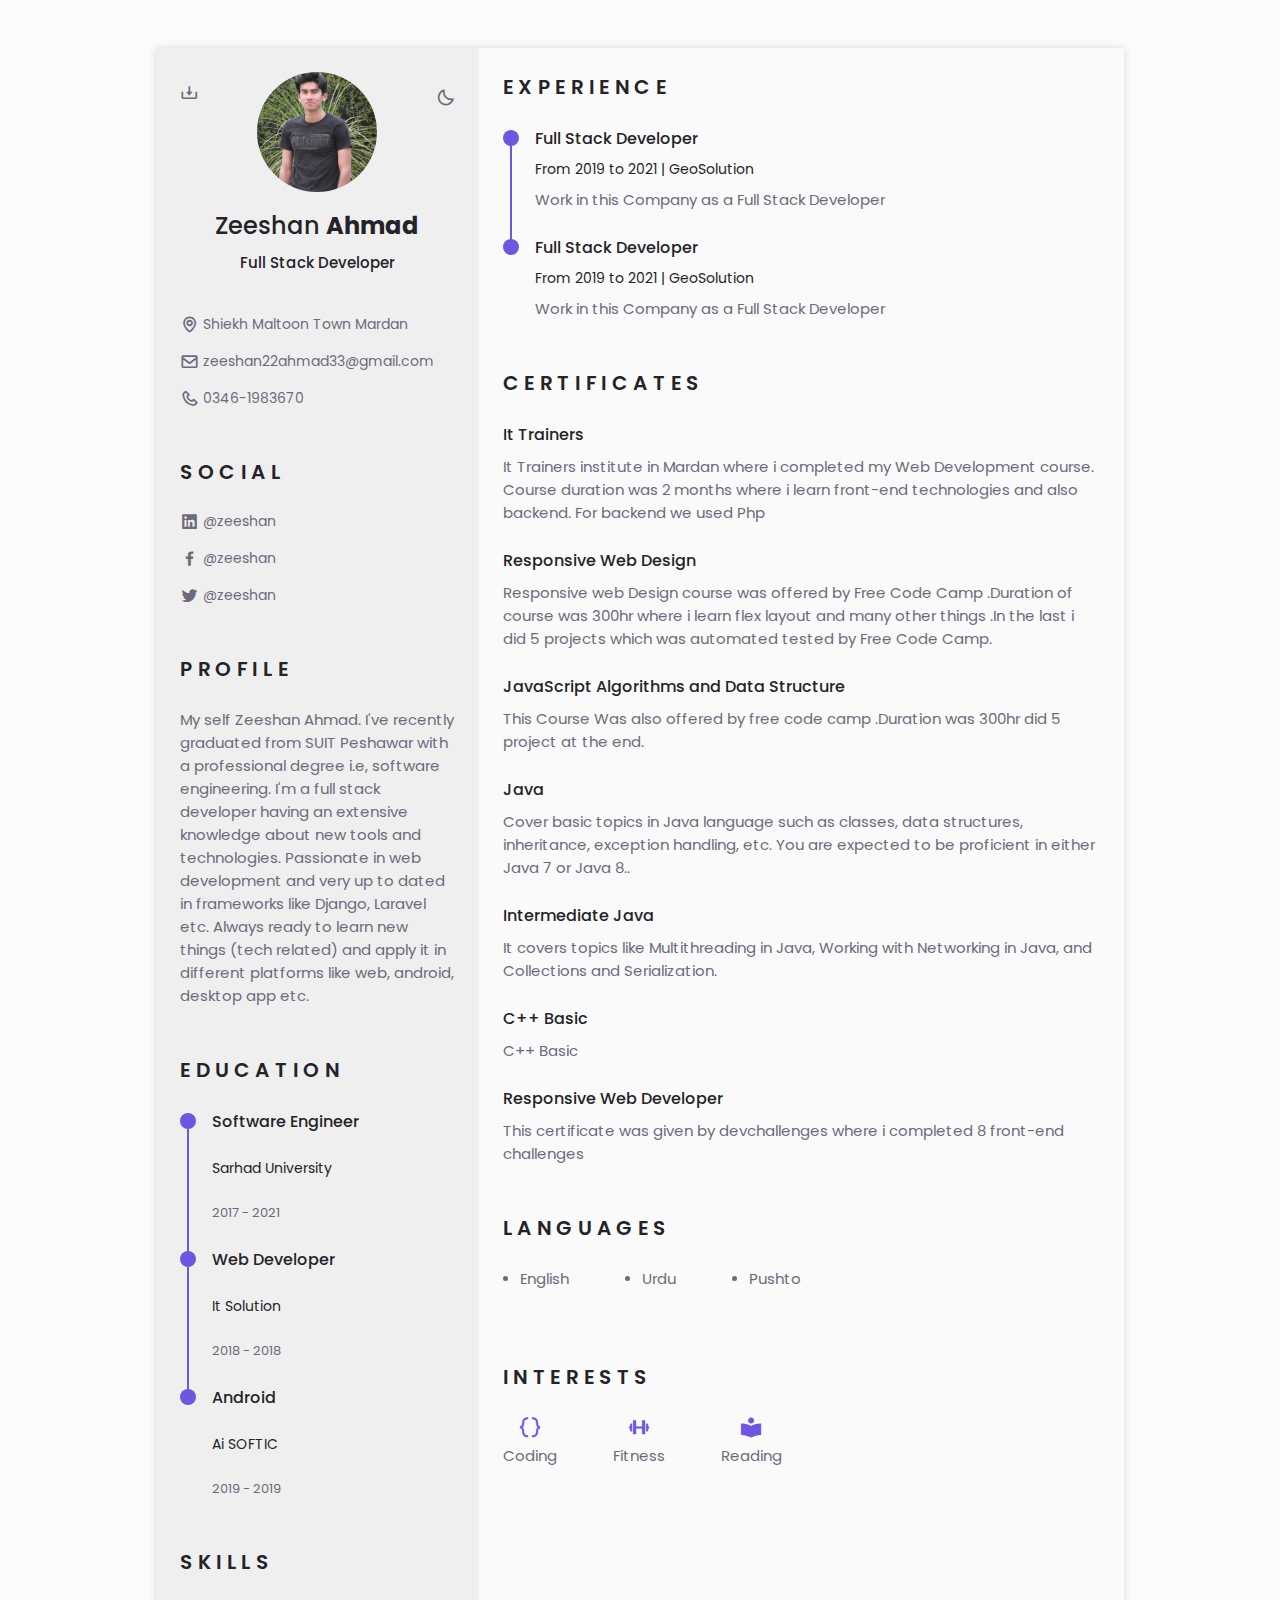
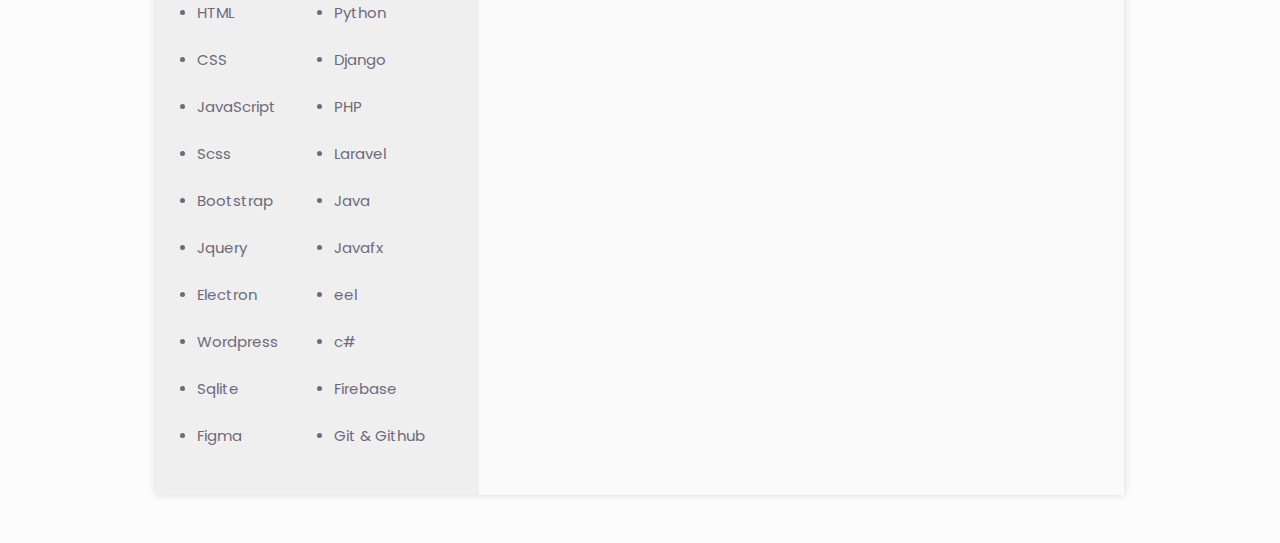
==== resume.html @ f2b52740 "first commit" ====
<!DOCTYPE html>
<html lang="en">
<head>
    <meta charset="UTF-8">
    <meta http-equiv="X-UA-Compatible" content="IE=edge">
    <meta name="viewport" content="width=device-width, initial-scale=1.0">
    <link rel="stylesheet"href="https://cdn.jsdelivr.net/npm/boxicons@latest/css/boxicons.min.css">
    <link rel="stylesheet" href="assets/css/resume-style.css">
    <title>Resume(ZeeshanAhmad)</title>
    
</head>
<body>
    <!--=====================HEADER=======================-->
    <header class="l-header" id="header">
        <nav class="nav bd-container">
            <a href="#" class="nav__logo">Zeeshan Ahmad</a>
            <div class="nav__menu" id="nav-menu">
                <ul class="nav__list">
                    <li class="nav__item">
                        <a href="#home" class="nav__link">
                            <i class='bx bx-home  nav__icon active-link'></i>Home
                        </a> 
                    </li>
                    <li class="nav__item">
                        <a href="#profile" class="nav__link">
                            <i class='bx bx-user'></i>Profile
                        </a> 
                    </li>
                    <li class="nav__item">
                        <a href="#education" class="nav__link">
                            <i class='bx bx-book nav__icon'></i>Education
                        </a> 
                    </li>
                    <li class="nav__item">
                        <a href="#skills" class="nav__link">
                            <i class='bx bx-receipt nav__icon'></i>Skills
                        </a> 
                    </li>
                    <li class="nav__item">
                        <a href="#experience" class="nav__link">
                            <i class='bx bx-briefcase-alt nav__icon'></i>Experience
                        </a> 
                    </li>
                    <li class="nav__item">
                        <a href="#certificates" class="nav__link">
                            <i class='bx bx-award nav__icon'></i>Certificates
                        </a> 
                    </li>
                    <li class="nav__item">
                        <a href="#interests" class="nav__link">
                            <i class='bx bx-link-external nav__icon'></i>Interests
                        </a> 
                    </li>
                </ul>
                
            </div>
            <div class="nav__toggle" id="nav-toggle">
                <i class="bx bx-grid-alt"></i>
            </div>

          
        </nav>

    </header>

    <main class="1-main bd-container">
        <div class="resume" id="area-cv">
            <div class="resume__left">
                <section class="home" id="home">
                    <div class="home__container section bd-grid">
                        <div class="home__data bd-grid">
                            <img src="assets/img/profile.jpg" alt="" class="home__img">
                            <h1 class="home__title">Zeeshan <b>Ahmad</b></h1>
                            <h3 class="home__profession">Full Stack Developer</h3>

                            <div>
                                <a download="" href="#" class="home__button-movil">Download</a>
                            </div>
                        </div>

                        <div class="home__address bd-grid">
                            <span class="home__information">
                                <i class="bx bx-map home__icon"></i>Shiekh Maltoon Town Mardan
                            </span>
                            <span class="home__information">
                                <i class="bx bx-envelope home__icon"></i>zeeshan22ahmad33@gmail.com
                            </span>
                            <span class="home__information">
                                <i class="bx bx-phone home__icon"></i>0346-1983670
                            </span>

                        </div>
                    </div>
                    <i class="bx bx-moon change-theme" title="Theme" id="theme-button"></i>
                    <i class="bx bx-download generate-pdf" title="Generate Pdf" id="resume-button"></i>

                </section>

                <section class="social section">
                    <h2 class="section-title">SOCIAL</h2>

                    <div class="social__container bd-grid">
                        <a href="https://www.linkedin.com/in/zeeshan-ahmad-743360161/"  target="_blank"class="social__link">
                            <i class="bx bxl-linkedin-square social_icon"></i> @zeeshan
                        </a>
                        <a href="https://www.facebook.com/profile.php?id=100009172978246"  target="_blank"class="social__link">
                            <i class="bx bxl-facebook social_icon"></i> @zeeshan
                        </a>
                        <a href="https://twitter.com/Zeeshan77173176" target="_blank" class="social__link">
                            <i class="bx bxl-twitter social_icon"></i> @zeeshan
                        </a>
                    </div>
                </section>


                <section class="profile section" id="profile">
                    <h2 class="section-title">Profile</h2>

                    <p class="profile__description">
                        My self Zeeshan Ahmad. I've recently graduated from SUIT Peshawar with a professional degree i.e,
                         software engineering. I'm a full stack developer having an extensive knowledge about new tools and 
                         technologies. Passionate in web development and very up to dated in frameworks like Django, Laravel etc. Always ready to learn new things 
                        (tech related) and apply it in different platforms like web, android, desktop app etc.
                    </p>

                </section>

                <section class="education section" id="education">
                    <h2 class="section-title">Education</h2>

                    <div class="education__container bd-grid">
                        <div class="education__content">
                            <div class="education__time">
                                <span class="education__rounder"></span>
                                <span class="education__line"></span>
                            </div>

                            <div class="education__data bd-grid">
                                <h3 class="education__title">Software Engineer</h3>
                                <span class="education__studies">Sarhad University</span>
                                <span class="education__year">2017 - 2021</span>
                            </div>
                        </div>


                        <div class="education__content">
                            <div class="education__time">
                                <span class="education__rounder"></span>
                                <span class="education__line"></span>
                            </div>

                            <div class="education__data bd-grid">
                                <h3 class="education__title">Web Developer</h3>
                                <span class="education__studies">It Solution</span>
                                <span class="education__year">2018 - 2018</span>
                            </div>
                        </div>


                        <div class="education__content">
                            <div class="education__time">
                                <span class="education__rounder"></span>
                                <!-- <span class="education__line"></span> -->
                            </div>

                            <div class="education__data bd-grid">
                                <h3 class="education__title">Android</h3>
                                <span class="education__studies">Ai SOFTIC</span>
                                <span class="education__year">2019 - 2019</span>
                            </div>
                        </div>
                    </div>
                </section>


                <section class="skills section" id="skills">
                    <h2 class="section-title">Skills</h2>

                    <div class="skills__content bd-grid">
                        <ul class="skills__data">
                            <li class="skills__name">
                                <span class="skills__circle"></span>HTML
                            </li>
                            <li class="skills__name">
                                <span class="skills__circle"></span> CSS
                            </li>
                            <li class="skills__name">
                                <span class="skills__circle"></span>JavaScript
                            </li>
                            <li class="skills__name">
                                <span class="skills__circle"></span>Scss
                            </li>
                            <li class="skills__name">
                                <span class="skills__circle"></span>Bootstrap
                            </li>
                            <li class="skills__name">
                                <span class="skills__circle"></span>Jquery
                            </li>
                            <li class="skills__name">
                                <span class="skills__circle"></span>Electron
                            </li>
                            <li class="skills__name">
                                <span class="skills__circle"></span>Wordpress
                            </li>
                            <li class="skills__name">
                                <span class="skills__circle"></span>Sqlite
                            </li>
                            <li class="skills__name">
                                <span class="skills__circle"></span>Figma
                            </li>
                        </ul>
                        <ul class="skills__data">
                            <li class="skills__name">
                                <span class="skills__circle"></span>Python
                            </li>
                            <li class="skills__name">
                                <span class="skills__circle"></span> Django
                            </li>
                            <li class="skills__name">
                                <span class="skills__circle"></span>PHP
                            </li>
                            <li class="skills__name">
                                <span class="skills__circle"></span>Laravel
                            </li>
                            <li class="skills__name">
                                <span class="skills__circle"></span>Java
                            </li>
                            <li class="skills__name">
                                <span class="skills__circle"></span>Javafx
                            </li>
                            <li class="skills__name">
                                <span class="skills__circle"></span>eel
                            </li>
                            <li class="skills__name">
                                <span class="skills__circle"></span>c#
                            </li>
                            <li class="skills__name">
                                <span class="skills__circle"></span>Firebase
                            </li>
                            <li class="skills__name">
                                <span class="skills__circle"></span>Git & Github
                            </li>
                          
                        </ul>
                    </div>
                </section>

            </div>

            <div class="resume__right">
                    <section class="experience section" id="experience">
                        <h2 class="section-title">Experience</h2>
                            <div class="experience__container bd-grid">
                                <div class="experience__content">
                                    <div class="experience__time">
                                        <span class="experience__rounder"></span>
                                        <span class="experience__line"></span>
                                    </div>

                                    <div class="experience__data bd-grid">
                                        <h3 class="experience__title">Full Stack Developer</h3>
                                        <span class="experience__company">From 2019 to 2021 | GeoSolution</span>
                                        <p class="experience__description">Work in this Company as a Full Stack Developer</p>
                                    </div>
                                </div>

                                <div class="experience__content">
                                    <div class="experience__time">
                                        <span class="experience__rounder"></span>
                                        <!-- <span class="experience__line"></span> -->
                                    </div>

                                    <div class="experience__data bd-grid">
                                        <h3 class="experience__title">Full Stack Developer</h3>
                                        <span class="experience__company">From 2019 to 2021 | GeoSolution</span>
                                        <p class="experience__description">Work in this Company as a Full Stack Developer</p>
                                    </div>
                                </div>
                            </div>
                    </section>

                    <section class="certificate section" id="certificates">
                        <h2 class="section-title">Certificates</h2>

                        <div class="certificate__container bd-grid">
                            <div class="certificate__content">
                                <h3 class="certificate__title"> <a href="https://viit.pk/">It Trainers</a></h3>
                                <p class="certificate__description">It Trainers institute in Mardan where i completed my Web Development course. Course duration was 2 months where i learn front-end technologies and also backend. For backend we used Php</p>

                            </div>
                            <div class="certificate__content">
                                <h3 class="certificate__title"> <a href="https://www.freecodecamp.org/certification/fccd01ed2cb-493e-42c9-864e-7b6443e2003c/responsive-web-design" target="_blank" >Responsive Web Design</a></h3>
                                <p class="certificate__description">Responsive web Design course was offered by Free Code Camp .Duration of course was 300hr where i learn flex layout and many other things .In the last i did 5 projects which was automated tested by Free Code Camp.</p>
                                
                            </div>
                            <div class="certificate__content">
                                <h3 class="certificate__title"> <a href="https://www.freecodecamp.org/certification/fccd01ed2cb-493e-42c9-864e-7b6443e2003c/javascript-algorithms-and-data-structures">JavaScript Algorithms and Data Structure</a> </h3>
                                <p class="certificate__description">This Course Was also offered by free code camp .Duration was 300hr did 5 project at the end.</p>
                                
                            </div>

                            <div class="certificate__content">
                                <h3 class="certificate__title"> <a href="https://www.hackerrank.com/certificates/63c408ab0a4a">Java</a> </h3>
                                <p class="certificate__description">Cover basic topics in Java language such as classes, data structures, inheritance, exception handling, etc. You are expected to be proficient in either Java 7 or Java 8..</p>
                                
                            </div>
                            
                            <div class="certificate__content">
                                <h3 class="certificate__title"> <a href="https://www.hackerrank.com/certificates/1b371a642dd5">Intermediate Java</a> </h3>
                                <p class="certificate__description">It covers topics like Multithreading in Java, Working with Networking in Java, and Collections and Serialization.</p>
                                
                            </div>
                            
                            <div class="certificate__content">
                                <h3 class="certificate__title"> <a href="https://www.hackerrank.com/certificates/ec52e0a27166">C++ Basic</a> </h3>
                                <p class="certificate__description">C++ Basic</p>
                                
                            </div>
                            
                            <div class="certificate__content">
                                <h3 class="certificate__title"> <a href="https://devchallenges.io/certificates/4ud31HBMZnui7sWKggoA">Responsive Web Developer</a> </h3>
                                <p class="certificate__description">This certificate was given by devchallenges where i completed 8 front-end challenges </p>
                                
                            </div>
                        </div>
                    </section>

                    <section class="languages section">
                        <h2 class="section-title">Languages</h2>
                        <div class="languages__container">
                            <ul class="languages__content bd-grid">
                                <li class="languages__name">
                                    <span class="languages__circle"></span> English
                                </li>
                                <li class="languages__name">
                                    <span class="languages__circle"></span> Urdu
                                </li>
                                <li class="languages__name">
                                    <span class="languages__circle"></span> Pushto
                                </li>
                            </ul>
                        </div>
                    </section>


                    <section class="interests section">
                        <h2 class="section-title">Interests</h2>

                        <div class="interests__container bd-grid">
                            <div class="interests__content">
                                <i class='bx bx-code-curly interests__icon'></i>
                                <span class="interests__name">Coding</span>
                            </div>

                            <div class="interests__content">
                                <i class='bx bx-dumbbell interests__icon' ></i>
                                <span class="interests__name">Fitness</span>
                            </div>

                    
                            <div class="interests__content">
                                <i class='bx bxs-book-reader interests__icon' ></i>
                                <span class="interests__name">Reading</span>
                            </div>
                        </div>
                    </section>


            </div>
        
        </div>

    </main>

    <a href="#" class="scrolltop" id="scroll-top">
        <i class="bx bx-up-arrow-alt scrolltop__icon"></i>
    </a>


    <script src="assets/js/html2pdf.bundle.min.js"></script>
    <script src="assets/js/resume-main.js"></script>
</body>
</html>
---- assets/css/resume-style.css ----
@import url('https://fonts.googleapis.com/css2?family=Poppins:wght@400;500;600&display=swap');

:root{
    --header-height:3rem;

    --hue-color:250;

    --title-color: hsl(var(--hue-color),8%,15%);

    --text-color:hsl(var(--hue-color),8%,45%);

    --text-color-light:#6E57E0;
    --container-color:#FAFAFA;
    --container-color-alt:#F0EFEF;
    --body-color:#FCFCFC;

    --body-font:'Poppins',sans-serif;
    --h1-font-size:1.5rem;
    --h2-font-size:1.25rem;
    --h3-font-size:1rem;
    --normal-font-size:.938rem;
    --small-font-size:.875rem;
    --smaller-font-size:.813rem;



    --font-medium:500;
    --font-semi-bold:600;


    --mb-1:.5rem;
    --mb-2:1rem;
    --mb-3:1.5rem;

    --z-tooltip:10;
    --z-fixed:100;   

}

*,::before,::after{
    box-sizing: border-box;
}

html{
    scroll-behavior: smooth;
}
a{
    color:var(--title-color) ;
}

body{
    margin: 0 0 var(--header-height) 0;
    padding: 0;
    font-family: var(--body-font);
    font-size: var(--normal-font-size);
    background-color: var(--body-color);
    color: var(--text-color);

}
h1,h2,h3,ul,p{
    margin: 0;
}
h1,h2,h3{
    color: var(--title-color);
    font-weight: var(--font-medium);
}
ul{
    padding: 0;
    list-style:none ;
}
a{
    text-decoration: none;
}
img{
    max-width: 100%;
    height: auto;
}

body.scale-cv{
    --h1-font-size:.938rem;
    --h2-font-size:.938rem;
    --h3-font-size:.875rem;
    --normal-font-size:.813rem;
    --small-font-size:.75rem;
    --smaller-font-size:.688rem;
}


.scale-cv .change-theme,
.scale-cv .generate-pdf{
    display: none;
}

.scale-cv .bd-container{
    max-width: 595px;
}
.scale-cv .section{
    padding: 1.5rem 0 .80rem ;
}
.scale-cv .section-title{
    margin-bottom: .75rem;
}

.scale-cv .resume__left,
.scale-cv .resume__right{
    padding: 0 1rem;
}
.scale-cv .home__img{
    width:90px;
    height: 90px;
}

.scale-cv .home__container{
    gap: 1.5rem;
}
.scale-cv .home__data{
    gap: .25rem;
}
.scale-cv .home__address,
.scale-cv .social__container{
    gap: .75rem;
}

.scale-cvv.home__icon,
.scale-cv .social_icon,
.scale-cv .interests__icon{
    font-size: 1rem;
}

.scale-cv .education__container,
.scale-cv .experience__container,
.scale-cv .certificate__container{
    gap: 1rem;
}
.scale-cv .education__time,
.scale-cv .experience__time{
    padding-right: .5rem;
}

.scale-cv .education__rounder,
.scale-cv .experience__rounder{
    width: 11px;
    height: 11px;
    margin-top: .22rem;
}

.scale-cv .education__line,
.scale-cv .experience__line{
    width: 1px;
    height: 110%px;
    transform: translate(5px,0);
}

.scale-cv .education_data,
.scale-cv .experience__data{
    gap: .25rem;
}


.scale-cv .skills__name{
    margin-bottom: var(--mb-1);
}
.scale-cv .interests__container{
    column-gap: 2.5rem;
}


.section{
    padding: 1.5rem 0;
}
.section-title{
    font-size: var(--h2-font-size);
    color: var(--title-color);
    font-weight: var(--font-semi-bold);
    text-transform: uppercase;
    letter-spacing: .35rem;
    text-align: center;
    margin-bottom: var(--mb-3);

}

.bd-container{
    max-width: 968px;
    width: calc(100% - 3rem);
    margin-left: var(--mb-3);
    margin-right: var(--mb-3);
}
.bd-grid{
    display: grid;
    gap: 1.5rem;
}
.l-header{
    width: 100%;
    position: fixed;
    bottom: 0;
    left: 0;
    z-index: var(--z-fixed);
    background-color: var(--body-color);
    box-shadow: 0 -1px 4px rgba(0, 0, 0, .1);
    transform: .3s;
}
.nav{
    height: var(--header-height);
    display: flex;
    justify-content: space-between;
    align-items: center;
}
@media screen and (max-width:968px) {
    .nav__menu{
        position: fixed;
        bottom: -100%;
        left: 0;
        width: 100%;
        padding: 2rem 1.5rem;
        background-color: var(--body-color);
        box-shadow: 0 1px 4px rgba(0, 0, 0, .1);
        border-radius: 1rem 1rem 0 0;
        z-index: var(--z-fixed);
        transition: .3s;
    }
    
}

.nav__logo,
.nav__toggle{
    color: var(--title-color);
    font-weight: var(--font-medium);
}
.nav__toggle{
    font-size: 1.2rem;
    cursor: pointer;
}
.nav__item{
    text-align: center;
}

.nav__list{
    display: grid;
    grid-template-columns: repeat(3,1fr);
    gap: 2rem;

}
.nav__link{
    display: flex;
    flex-direction: column;
    font-size: var(--smaller-font-size);
    color: var(--text-color-light);
    font-weight: var(--font-medium);
}

.nav__icon{
    font-size: 1.2rem;
    margin-bottom: var(--mb-1);

}
.show-menu{
    bottom: var(--header-height);
}
.active-link{
    color: var(--title-color);
}

.home{
    position: relative;
}
.home__container{
    gap: 3rem;
}
.home__data{
    gap: .5rem;
    text-align: center;
}
.home__img{
    width: 120px;
    height: 120px;
    border-radius: 50%;
    justify-self: center;
    margin-bottom: var(--mb-1);
}
.home__title{
    font-size: var(--h1-font-size);
}
.home__profession{
    font-size: var(--normal-font-size);
    margin-bottom: var(--mb-1);
}
.home__address{
    gap: 1rem;
}
.home__information{
    display: flex;
    align-items: center;
    font-size: var(--small-font-size);
}
.home__icon{
    font-size: 1.2rem;
    margin-right: .25rem;
}
.home__button-movil{
    display: inline-block;
    border: 2px solid var(--text-color) ;
    color: var(--title-color);
    padding: 1rem 2rem;
    border-radius: .25rem;
    font-weight: var(--font-medium);
    transition: .3s;
    margin-top: var(--mb-3);
}

.home__button-movil:hover{
    background-color: var(--text-color);
    color: var(--container-color);
}


.social__container{
    grid-template-columns: max-content;
    gap: 1rem;
}
.social__link{
    display: inline-flex;
    align-items: center;
    font-size: var(--small-font-size);
    color: var(--text-color);
}
.social__link:hover{
    color: var(--title-color);
}
.social_icon{
    font-size: 1.2rem;
    margin-right: .25rem;

}

.profile__description{
    text-align: center;
}
 .education__content,
 .experience__content{
     display: flex;
 }
 .education__time,
 .experience__time
 {
     padding-right: 1rem;
 }
 .education__rounder,
 .experience__rounder{
     position: relative;
     display: block;
     width: 16px;
     height: 16px;
     background-color: var(--text-color-light);
     margin-top: .25rem;
     border-radius: 50%;
 }

 .education__line,
 .experience__line{
     display: block;
     width: 2px;
     height: 110%;
     background-color: var(--text-color-light);
     transform: translate(7px,0);
 }

 .education_data,
 .experience__data{
     gap: .5rem;
 }
 .education__title,
 .experience__title{
     font-size: var(--h3-font-size);
 }
 .education__studies,
 .experience__company{
     font-size: var(--small-font-size);
     color: var(--title-color);
 }
 .education__year,
 .experience__year{
     font-size: var(--smaller-font-size);
 }

 .skills__content,
 .languages__content{
     grid-template-columns: repeat(2,1fr);

 }
 .skills__content,
 .langauges__content{
     gap: 0;
 }
 .skills__name,
 .languages__name{
     display: flex;
     align-items: center;
     margin-bottom: var(--mb-3);
 }

 .skills__circle,
 .languages__circle{
     display: inline-block;
     width: 5px;
     height: 5px;
     background-color: var(--text-color);
     border-radius: 50%;
     margin-right: .75rem;
 }
.certificate__title{
    font-size: var(--h3-font-size);
    margin-bottom: var(--mb-1);
}
.interests__container{
    grid-template-columns: repeat(3,1fr);
    margin-top: var(--mb-2);
}

.interests__content{
    display: flex;
    flex-direction: column;
    align-items: center;
}
.interests__icon{
    font-size: 1.5rem;
    color: var(--text-color-light);
    margin-bottom: .25rem;
}

.scrolltop{
    position: fixed;
    right: 1rem;
    bottom: -20%;
    display: flex;
    justify-content: center;
    align-items: center;
    padding:.3rem;
    background-color: var(--container-color-alt);
    border-radius: .4rem;
    z-index: var(--z-tooltip);
    transition: .4s;

}
.scrolltop__icon{
    font-size: 1.2rem;
    color: var(--text-color);
}

.show-scroll{
    visibility: visible;
    bottom: 5rem;
}


.generate-pdf{
    display: none;
    position: absolute;
    top: 2.2rem;
    left: 0;
    font-size: 1.2rem;
    color: var(--text-color);
    cursor: pointer;
}

.generate-pdf:hover{
    color: var(--title-color);
}

/*==================MEDIA QURIES ===========================*/


@media screen and (max-width:320px) {
    .nav__list{
        grid-template-columns: repeat(2,1fr);
        gap: 1rem .5rem;
    }
    
}

/*====== LARGE SCREEN ===========*/

@media screen and (min-width:968px) {
    body{
        margin: 3rem 0 ;

    }
    .bd-container{
        margin-left: auto;
        margin-right: auto;
    }
    .l-header,
    .scrolltop{
        display: none;
    }
    .resume{
        display: grid;
        grid-template-columns: .5fr 1fr;
        background-color: var(--container-color);
        box-shadow: 0 0 8px rgba(13, 12, 12, .15);
    }

    .resume__left{
        background-color: var(--container-color-alt);
    }
    .resume__left,
    .resume__right{
        padding: 0 1.5rem;
    }

    .generate-pdf{
        display: inline-block;
    }
    .section-title,
    .profile__description{
        text-align: initial;
    }
    .home__container{
        gap: 1.5rem;
    }
    .home__button-movil{
        display: none;
    }
    .languages__content{
        grid-template-columns: repeat(3,max-content);
        column-gap: 3.5rem;
    }

    .interests__container{
        grid-template-columns: repeat(4,max-content);
        column-gap: 3.5rem;
    }
}


body.dark-theme{
    
    --title-color:#F2F2F2;
    --text-color:#BFBFBF;
    --container-color:#212121;
    --container-color-alt:#191627;
    --body-color:#2B2B2B;
}


.change-theme{
    position: absolute;
    right: 0;
    top: 2.5rem;
    display: flex;
    color: var(--text-color);
    font-size: 1.2rem;
    cursor: pointer;
}
.change-theme:hover{
    color: var(--title-color);
}
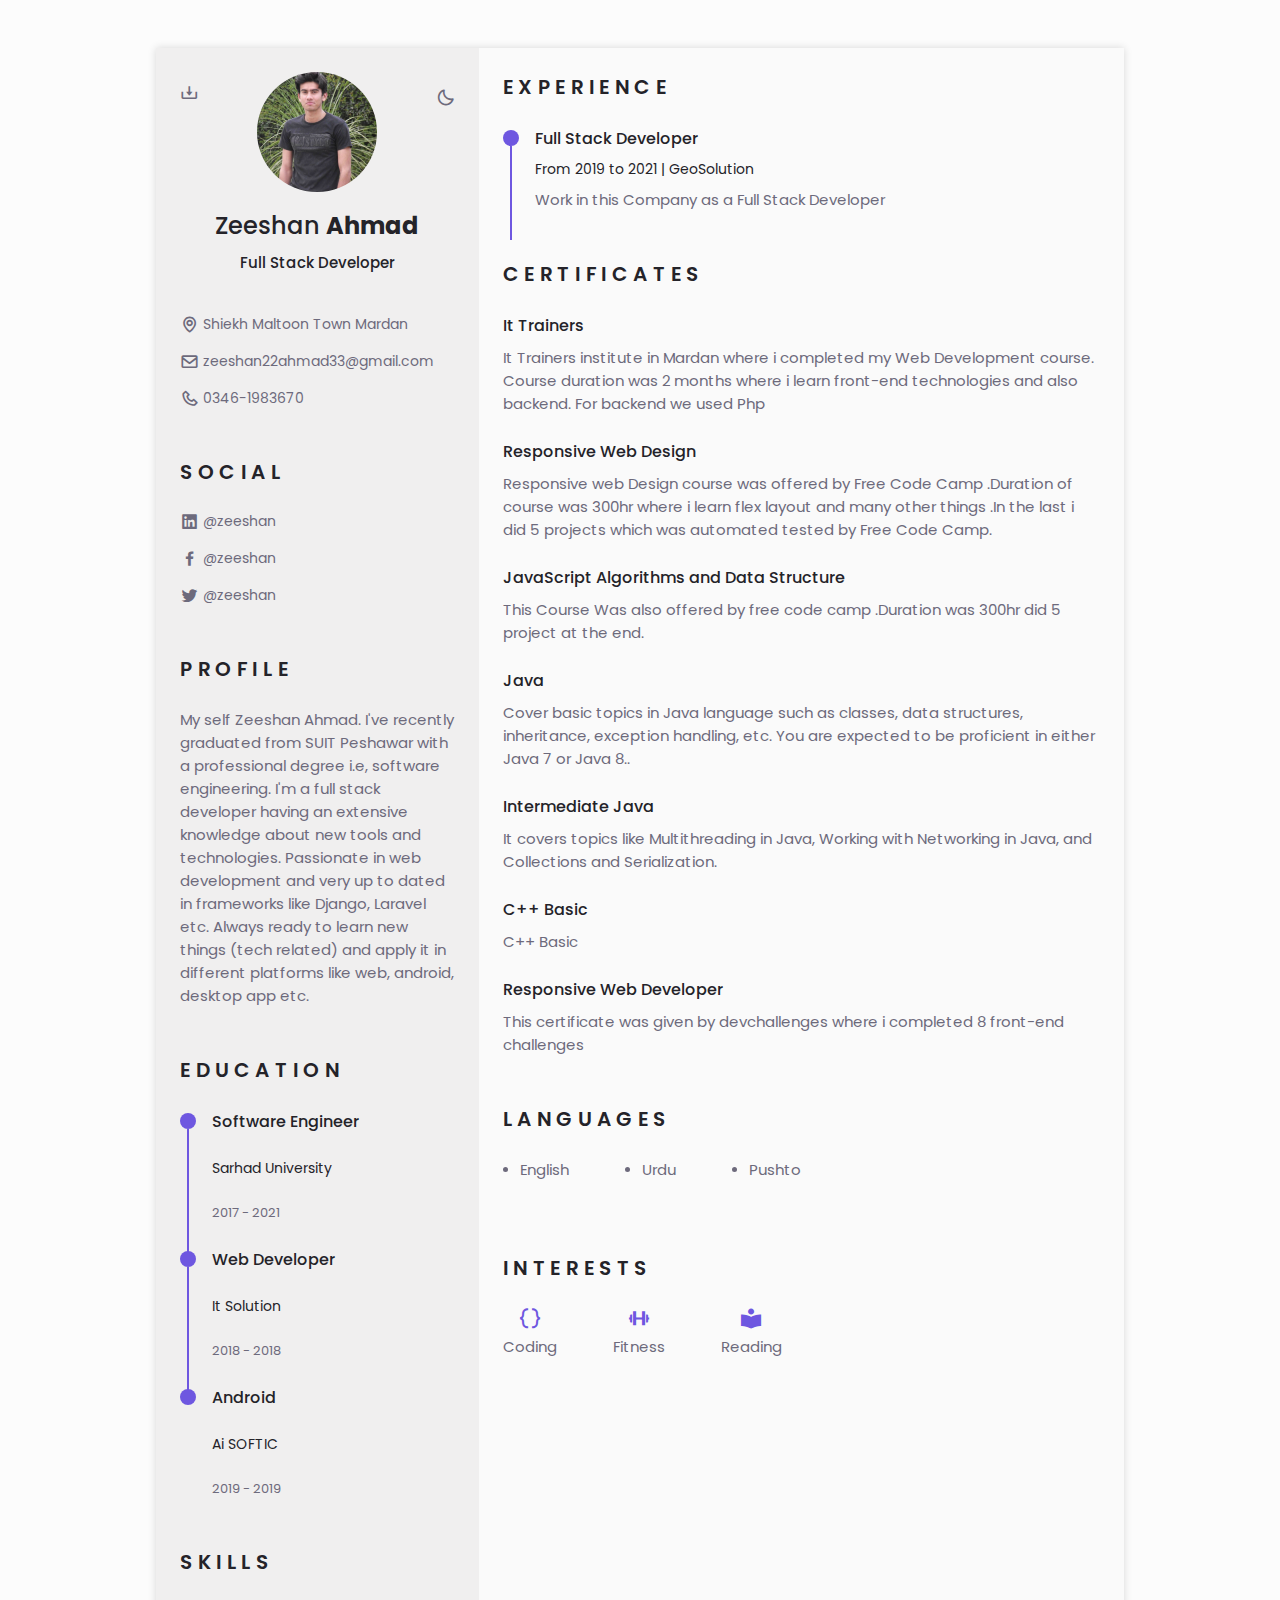
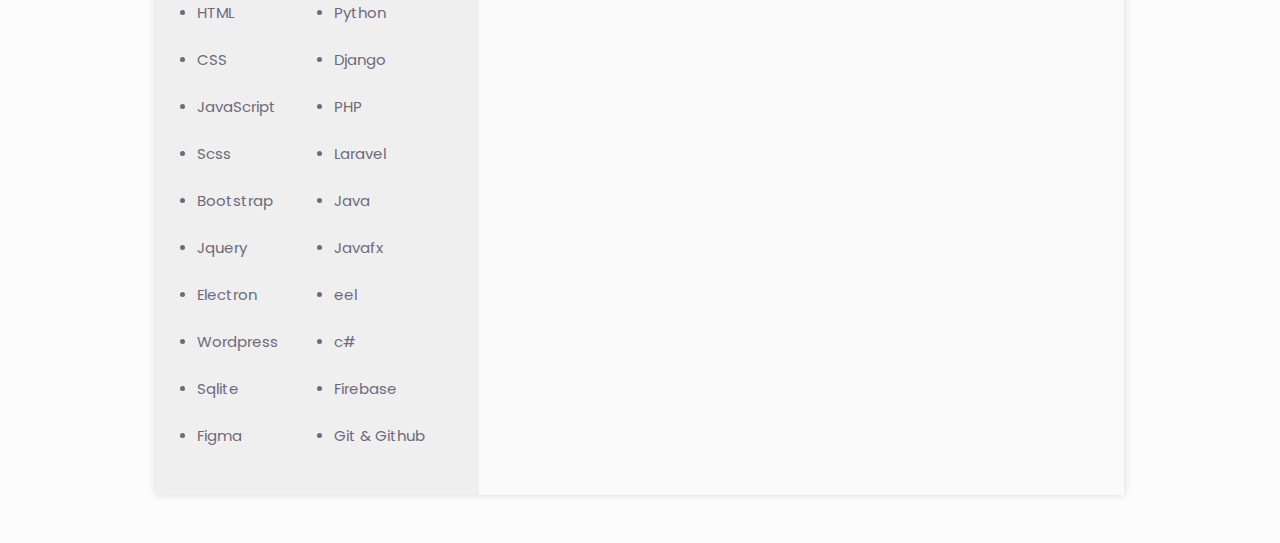
==== commit 7bf4e476: "Update resume.html" ====
--- a/resume.html
+++ b/resume.html
@@ -257,18 +257,9 @@
                                         <span class="experience__line"></span>
                                     </div>
 
-                                    <div class="experience__data bd-grid">
-                                        <h3 class="experience__title">Full Stack Developer</h3>
-                                        <span class="experience__company">From 2019 to 2021 | GeoSolution</span>
-                                        <p class="experience__description">Work in this Company as a Full Stack Developer</p>
-                                    </div>
-                                </div>
-
-                                <div class="experience__content">
-                                    <div class="experience__time">
-                                        <span class="experience__rounder"></span>
-                                        <!-- <span class="experience__line"></span> -->
-                                    </div>
+                                   
+
+                          
 
                                     <div class="experience__data bd-grid">
                                         <h3 class="experience__title">Full Stack Developer</h3>
@@ -380,4 +371,4 @@
     <script src="assets/js/html2pdf.bundle.min.js"></script>
     <script src="assets/js/resume-main.js"></script>
 </body>
-</html>+</html>
